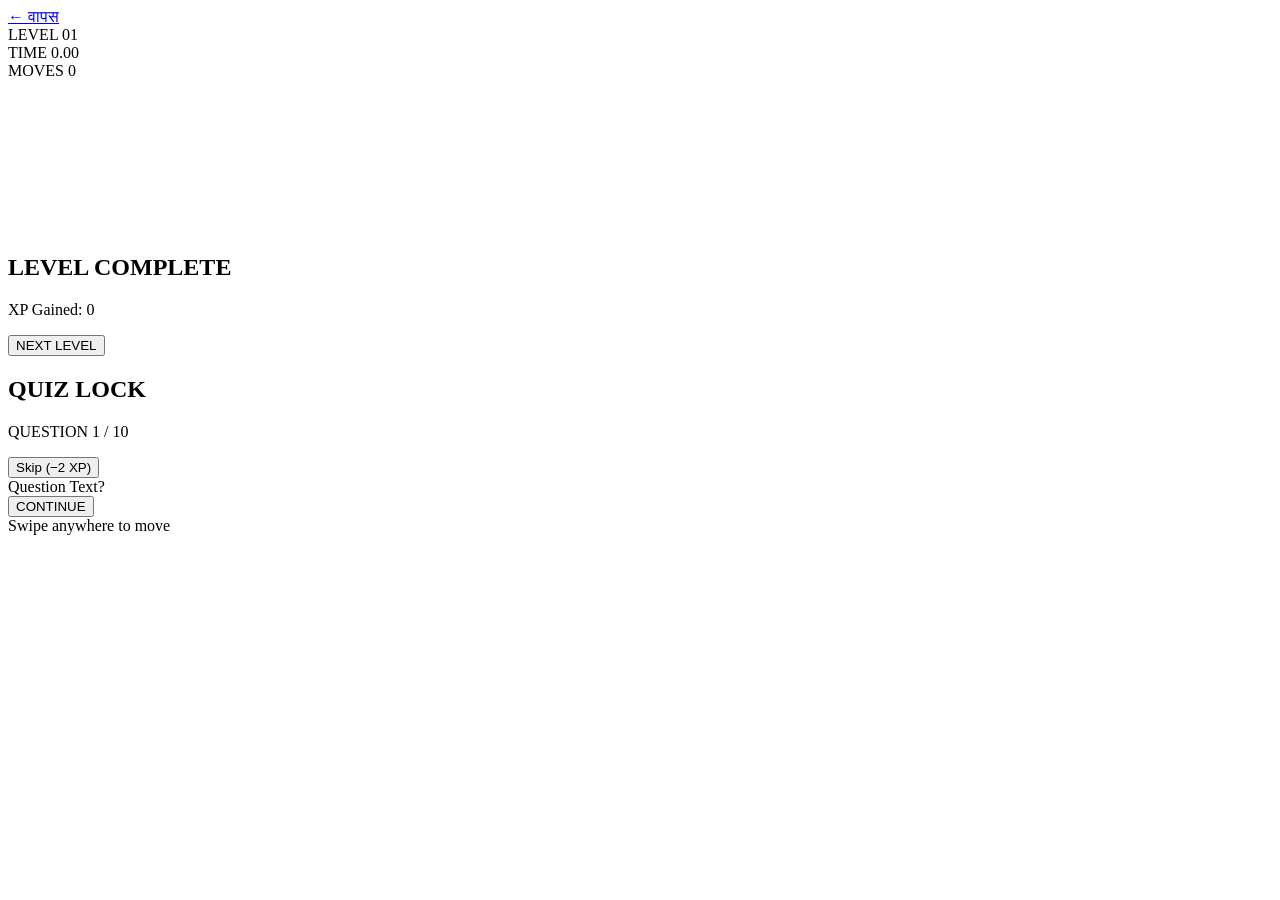
==== games/brutal-brain-maze/index.html @ a0701aab "Create index.html" ====
<!DOCTYPE html>
<html lang="en">
<head>
    <meta charset="UTF-8">
    <meta name="viewport" content="width=device-width, initial-scale=1.0, maximum-scale=1.0, user-scalable=no">
    <title>Brutal Brain Maze</title>
    <link rel="stylesheet" href="./css/style.css">
</head>
<body>
    <div id="game-container">
        <!-- Main Game HUD -->
        <div id="hud">
            <a href="../../index.html" id="hud-back" title="वापस Mission 2027 Website पर">← वापस</a>
            <div class="hud-item">LEVEL <span id="ui-level">01</span></div>
            <div class="hud-item">TIME <span id="ui-time">0.00</span></div>
            <div class="hud-item">MOVES <span id="ui-moves">0</span></div>
        </div>

        <canvas id="game-canvas"></canvas>

        <!-- Debug Overlay -->
        <div id="debug-overlay" class="hidden"></div>

        <!-- Level Complete Modal -->
        <div id="level-complete" class="modal hidden">
            <div class="modal-content">
                <h2>LEVEL COMPLETE</h2>
                <p>XP Gained: <span id="lc-xp">0</span></p>
                <button id="btn-next-level">NEXT LEVEL</button>
            </div>
        </div>

        <!-- Quiz Lock Modal -->
        <div id="quiz-modal" class="modal hidden">
            <div class="modal-content quiz-content">
                <div class="quiz-header">
                    <h2>QUIZ LOCK</h2>
                    <p>QUESTION <span id="quiz-progress">1 / 10</span></p>
                    <button id="btn-quiz-skip" class="quiz-skip-btn" title="Skip करने पर XP कटेगा">Skip (−2 XP)</button>
                </div>
                <div id="quiz-question" class="quiz-question">Question Text?</div>
                <div id="quiz-options" class="quiz-options">
                    <!-- Options injected via JS -->
                </div>
                <div id="quiz-feedback" class="quiz-feedback"></div>
                <button id="btn-quiz-continue" class="hidden">CONTINUE</button>
            </div>
        </div>
        
        <!-- Controls Overlay (Mobile backup) -->
        <div id="mobile-controls-hint">Swipe anywhere to move</div>
    </div>

    <!-- Entry Point -->
    <!-- मुख्य Website का असली Storage + Rewards System — Module Script से पहले Load होना ज़रूरी है -->
    <script src="../../js/storage.js"></script>
    <script src="../../js/rewards.js"></script>
    <script type="module" src="./js/main.js"></script>
</body>
</html>
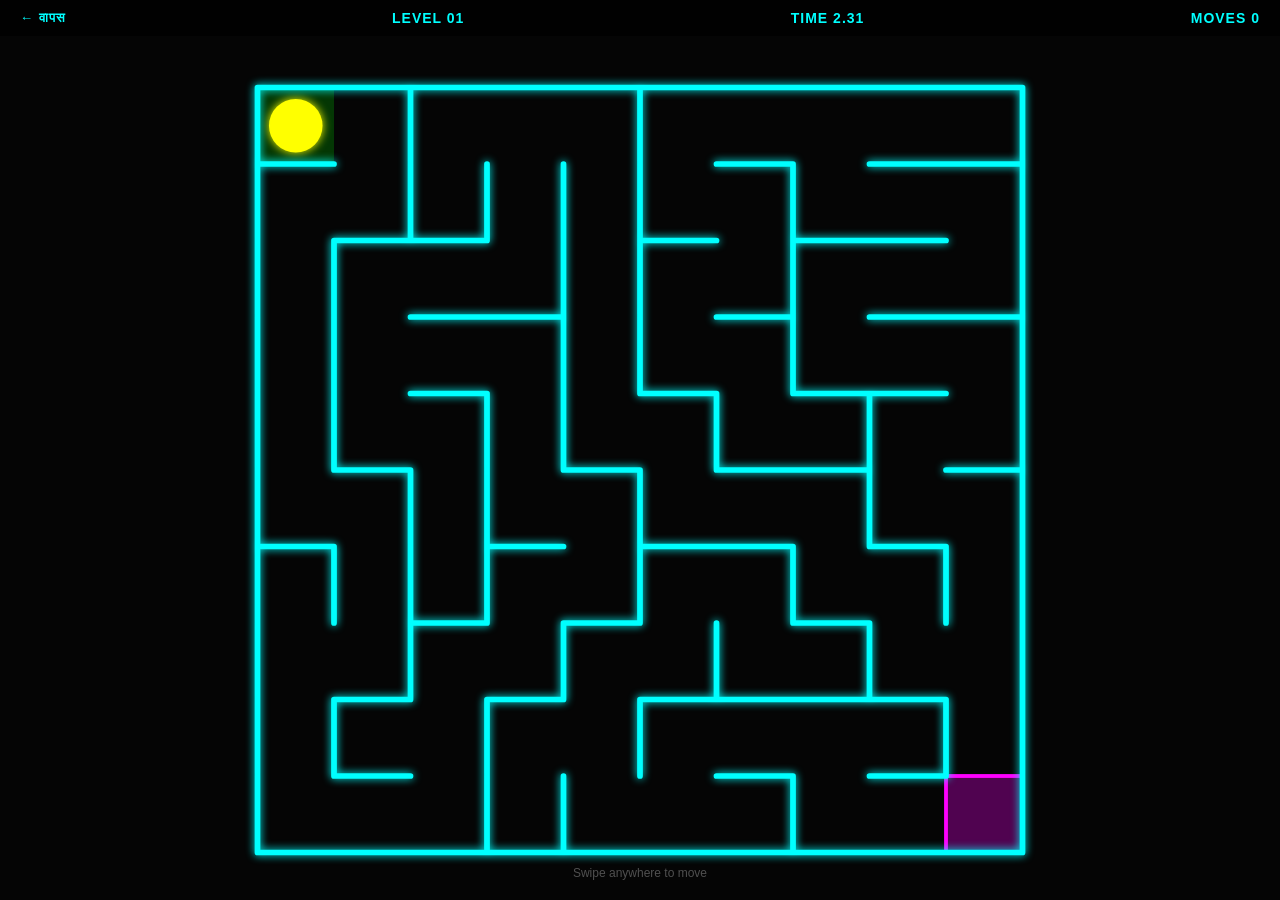
==== commit cb58038f: "Add files via upload" ====
--- a/games/brutal-brain-maze/index.html
+++ b/games/brutal-brain-maze/index.html
@@ -36,7 +36,6 @@
                 <div class="quiz-header">
                     <h2>QUIZ LOCK</h2>
                     <p>QUESTION <span id="quiz-progress">1 / 10</span></p>
-                    <button id="btn-quiz-skip" class="quiz-skip-btn" title="Skip करने पर XP कटेगा">Skip (−2 XP)</button>
                 </div>
                 <div id="quiz-question" class="quiz-question">Question Text?</div>
                 <div id="quiz-options" class="quiz-options">
--- a/games/brutal-brain-maze/css/style.css
+++ b/games/brutal-brain-maze/css/style.css
@@ -0,0 +1,78 @@
+* { box-sizing: border-box; user-select: none; -webkit-user-select: none; }
+body, html {
+    margin: 0; padding: 0;
+    width: 100%; height: 100%;
+    background-color: #050505; color: #fff;
+    font-family: 'Segoe UI', Tahoma, Geneva, Verdana, sans-serif;
+    overflow: hidden; touch-action: none;
+}
+#game-container {
+    position: relative; width: 100%; max-width: 100%; height: 100%;
+    margin: 0 auto; display: flex; flex-direction: column;
+}
+#hud {
+    position: absolute; top: 0; left: 0; width: 100%;
+    display: flex; justify-content: space-between;
+    padding: 10px 20px; background: rgba(0, 0, 0, 0.7);
+    z-index: 10; font-weight: bold; font-size: 14px;
+    letter-spacing: 1px; color: #0ff;
+    pointer-events: none;
+}
+#game-canvas {
+    flex: 1; width: 100%; height: 100%; display: block;
+    touch-action: none; background: #000;
+}
+.modal {
+    position: fixed; top: 0; left: 0; width: 100%; height: 100%;
+    background: rgba(0, 0, 0, 0.95);
+    display: flex; align-items: center; justify-content: center;
+    z-index: 100;
+}
+.modal-content {
+    background: #111; border: 2px solid #0ff; box-shadow: 0 0 20px rgba(0,255,255,0.3);
+    padding: 20px; border-radius: 8px; text-align: center;
+    width: 90%; max-width: 400px; max-height: 90vh; overflow-y: auto;
+}
+.hidden { display: none !important; }
+.quiz-content { position: relative; }
+
+/* Quiz Specifics */
+.quiz-header h2 { margin: 0 0 5px 0; color: #f0f; text-shadow: 0 0 10px #f0f; }
+.quiz-header p { margin: 0 0 20px 0; color: #ccc; }
+.quiz-skip-btn {
+    position: absolute; top: 12px; right: 12px; background: transparent;
+    border: 1px solid #666; color: #999; font-size: 11px; padding: 4px 10px;
+    border-radius: 6px; cursor: pointer; letter-spacing: 0.5px;
+}
+.quiz-skip-btn:hover { border-color: #f55; color: #f55; }
+#hud-back {
+    pointer-events: auto; color: #0ff; text-decoration: none; font-weight: bold;
+    font-size: 13px; align-self: center;
+}
+.quiz-question { font-size: 18px; margin-bottom: 20px; line-height: 1.4; color: #fff; }
+.quiz-options { display: flex; flex-direction: column; gap: 10px; }
+.quiz-option-btn {
+    background: #222; border: 1px solid #0ff; color: #fff;
+    padding: 12px; font-size: 16px; border-radius: 5px;
+    cursor: pointer; transition: 0.2s;
+}
+.quiz-option-btn:active { background: #0ff; color: #000; }
+.quiz-option-btn:disabled { cursor: default; opacity: 0.85; }
+.quiz-option-btn.opt-correct { background: rgba(51,255,51,0.18); border-color: #33ff33; color: #9fffa0; }
+.quiz-option-btn.opt-wrong { background: rgba(255,51,51,0.18); border-color: #ff3333; color: #ffb3b3; }
+.quiz-feedback { margin-top: 15px; font-size: 16px; font-weight: bold; min-height: 24px; }
+.feedback-error { color: #ff3333; }
+.feedback-success { color: #33ff33; }
+button {
+    background: #0ff; color: #000; font-weight: bold; font-size: 16px;
+    border: none; padding: 12px 24px; cursor: pointer; border-radius: 5px; margin-top: 15px;
+}
+#mobile-controls-hint {
+    position: absolute; bottom: 20px; width: 100%; text-align: center;
+    color: rgba(255,255,255,0.3); font-size: 12px; pointer-events: none; z-index: 5;
+}
+#debug-overlay {
+    position: absolute; top: 40px; left: 10px; color: #0f0;
+    font-family: monospace; font-size: 10px; pointer-events: none; z-index: 20;
+    background: rgba(0,0,0,0.5); padding: 5px;
+}
